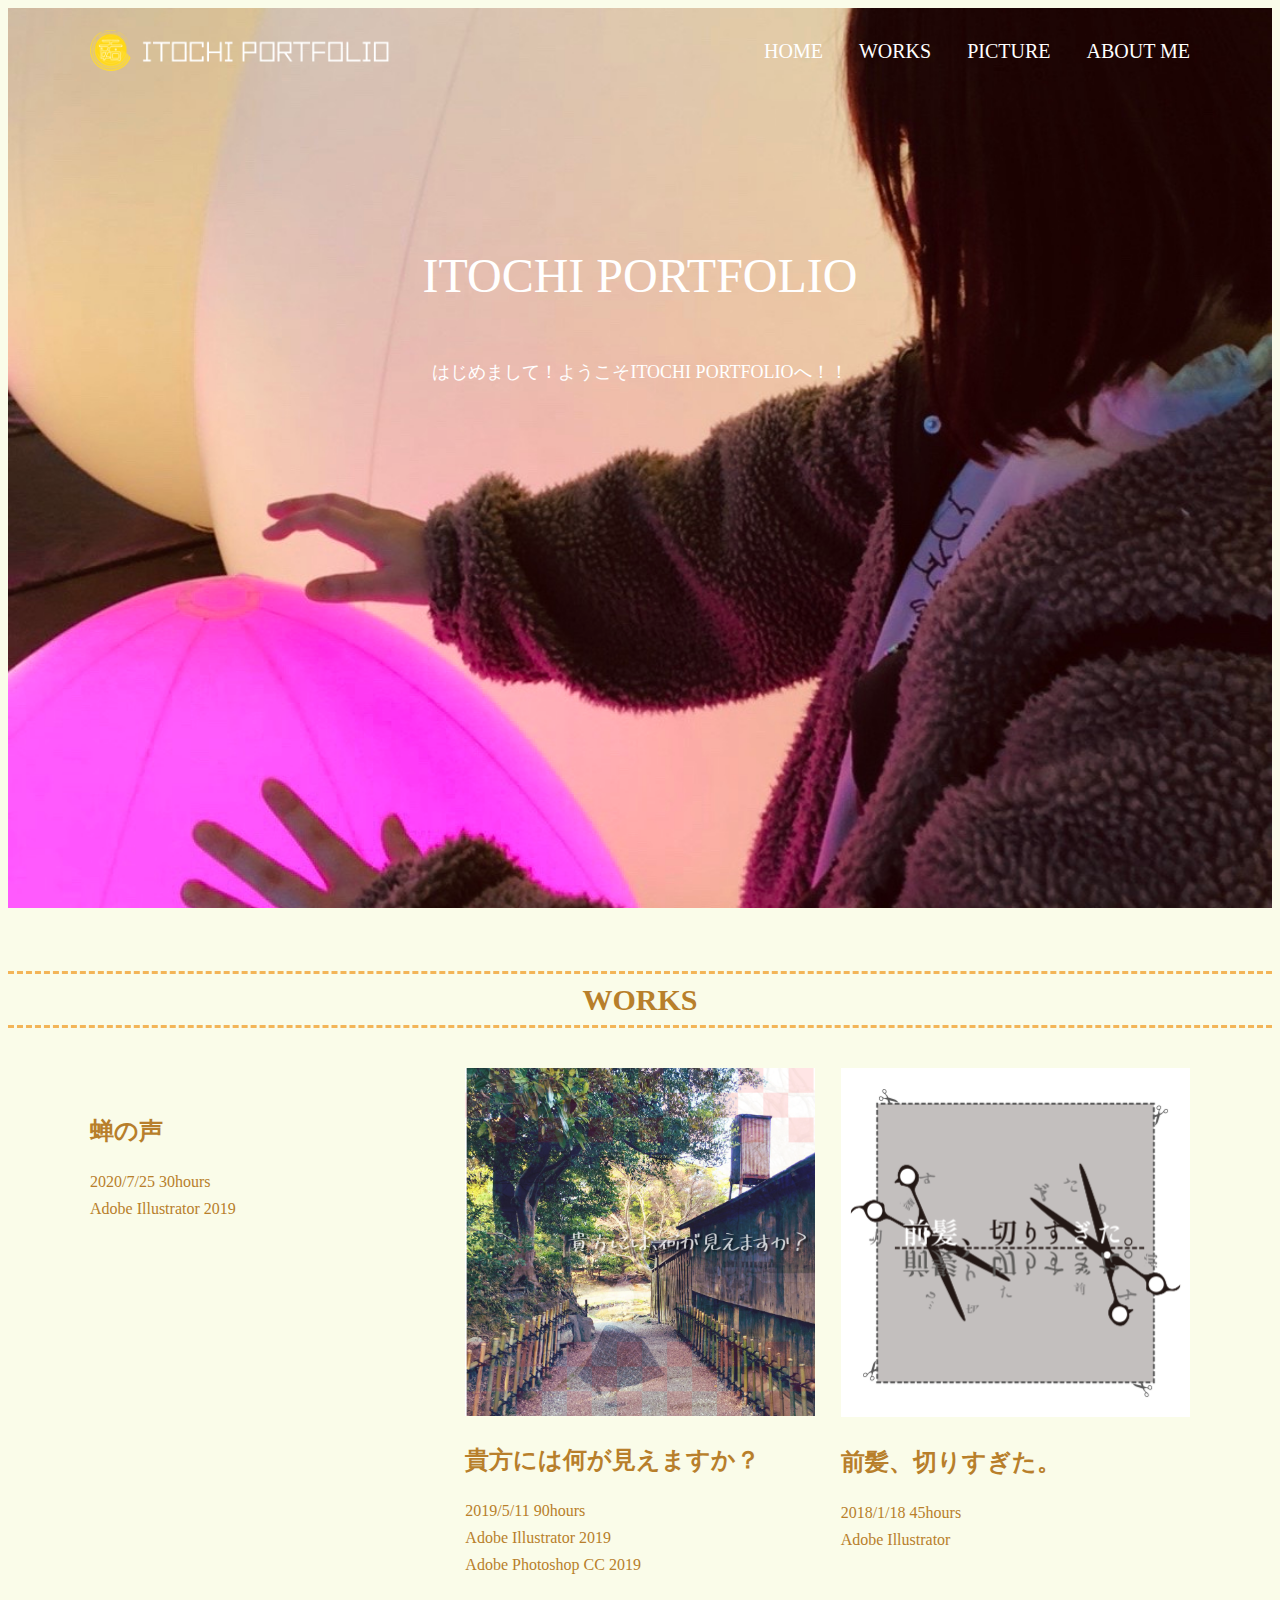
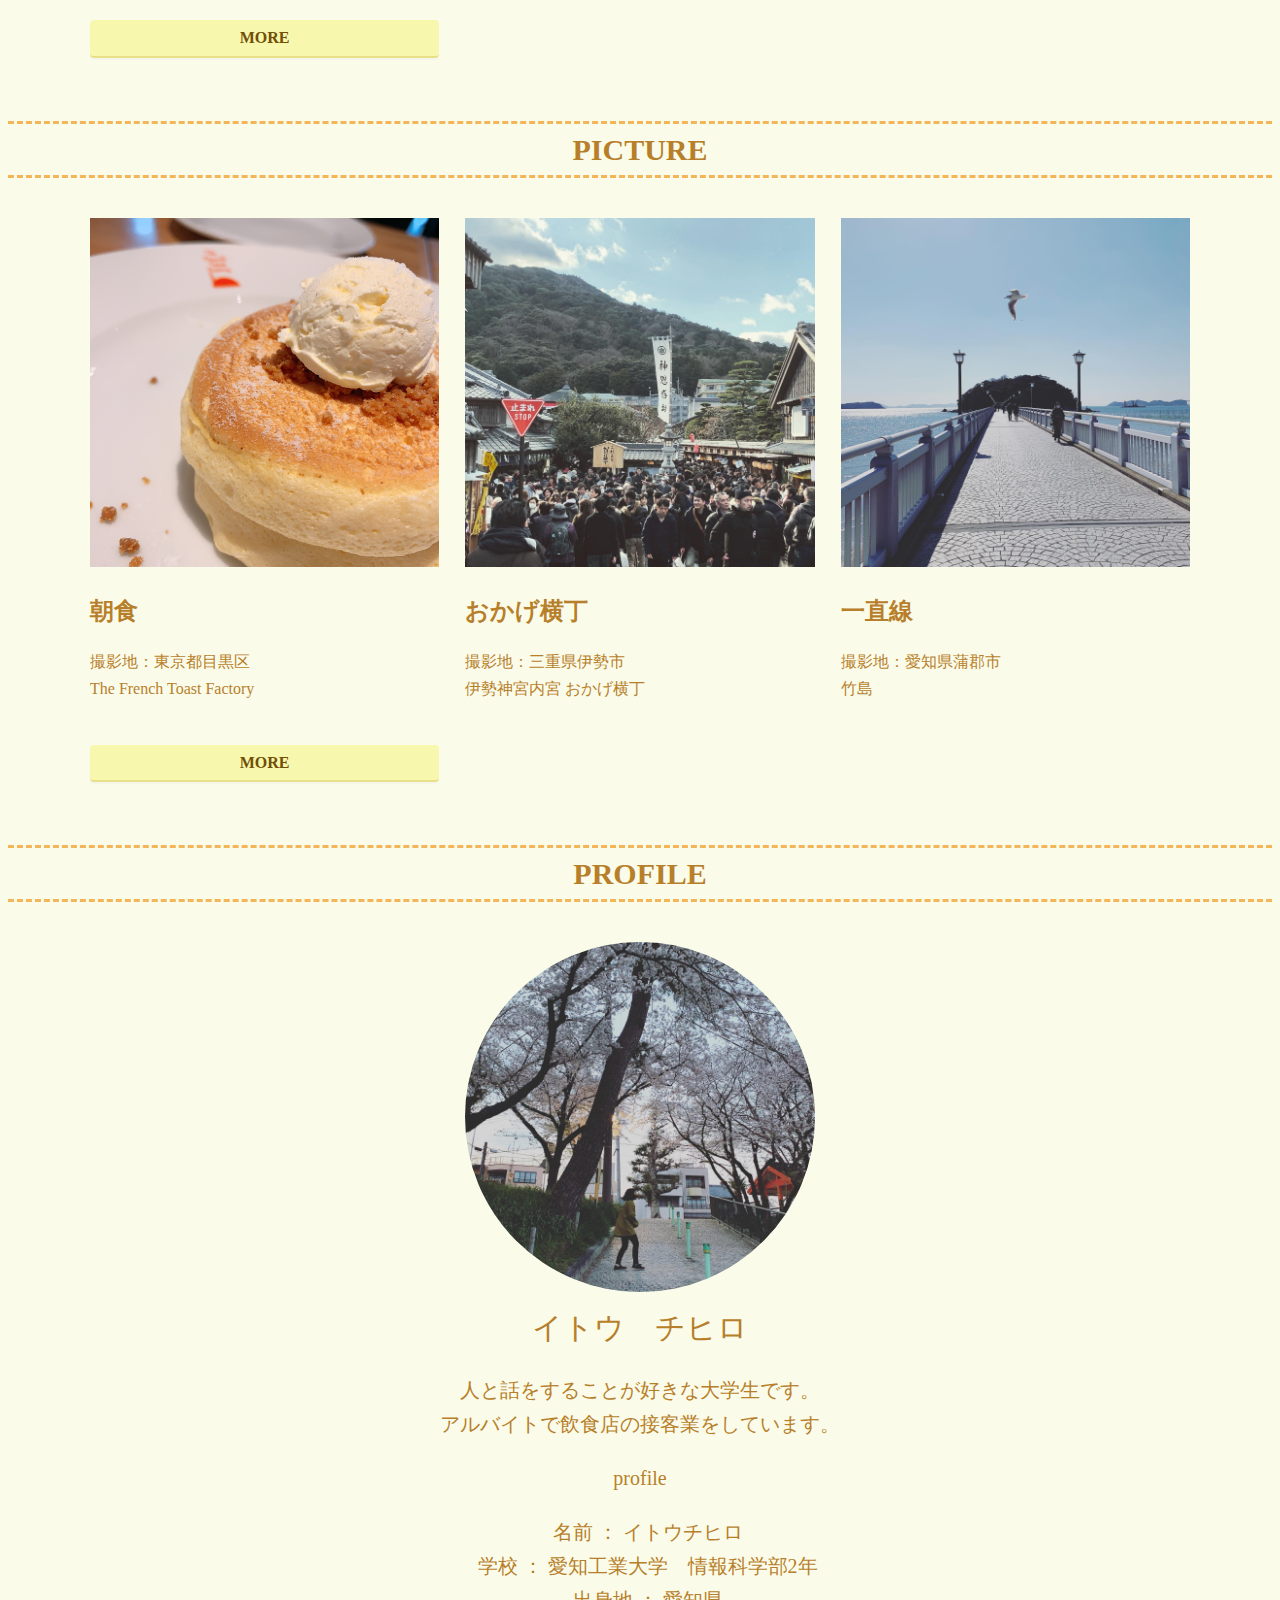
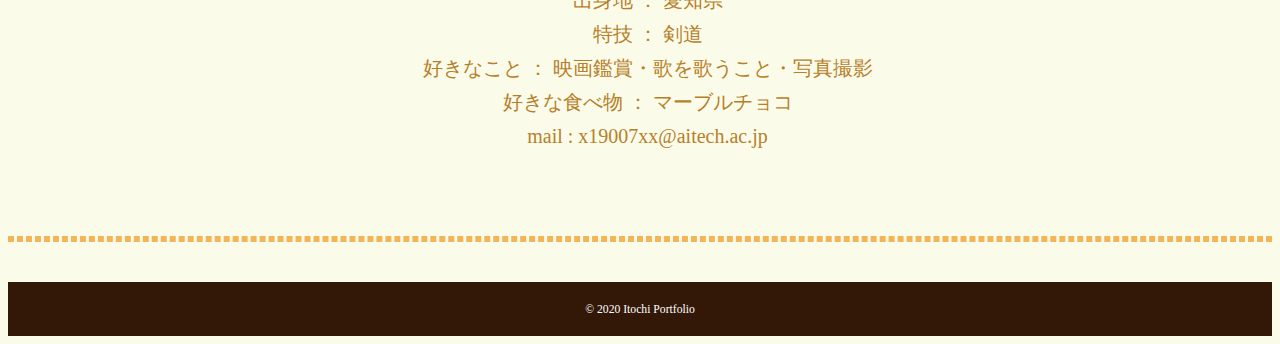
==== index.html @ ae997ef6 "ポートフォリオ" ====
<!DOCTYPE html>
<html lang="en">
<head>
    <meta charset="UTF-8">
    <meta name="viewport" content="width=device-width, initial-scale=1.0">
    <title>ITOCHI PORTFOLIO</title>
    <link href="css/style.css" rel="stylesheet">
    <link rel="icon" type="images/png" href="images/logo2.png">
</head>
<body>
    <div id="home" class="big-bg">
        <header class="page-header wrapper">
            <h1><a href="index.html"><img class="logo" src="images/logo.png" alt="ロゴマーク"></a></h1>
            <nav>
                <ul class=" main-nav">
                    <li><a href="index.html">HOME</a></li>
                    <li><a href="works.html">WORKS</a></li>
                    <li><a href="picture.html">PICTURE</a></li>
                    <li><a href="profile.html">ABOUT ME</a></li>
                </ul>
            </nav>
        </header>
        
        <div class="home-content wrapper">
            <h2 class="page-title">ITOCHI PORTFOLIO</h2>
            <p>はじめまして！ようこそITOCHI PORTFOLIOへ！！</p>
        </div>
    </div>

    <h4>WORKS</h4>
    <div class="wrapper grid">
        <div class="item">
            <img src="images/works1.png" alt="" >
            <h1>蝉の声</h1>
            <p>2020/7/25 30hours<br>Adobe Illustrator 2019</p>
        </div>
        <div class="item">
            <img src="images/works2.png" alt="" >
            <h1>貴方には何が見えますか？</h1>
            <p>2019/5/11 90hours<br>Adobe Illustrator 2019<br>Adobe Photoshop CC 2019</p>
        </div>
        <div class="item">
            <img src="images/works6.png" alt="" >
            <h1>前髪、切りすぎた。</h1>
            <p>2018/1/18 45hours<br>Adobe Illustrator</p>
        </div>
        <a class="works-button" href="works.html">MORE</a>
    </div>

    <h4>PICTURE</h4>
    <div class="wrapper grid">
        
        <div class="item">
            <img src="images/work1.jpg" alt="パンケーキ" >
            <h1>朝食</h1>
            <p>撮影地：東京都目黒区<br>The French Toast Factory</p>
        </div>
        <div class="item">
            <img src="images/work3.jpg" alt="おかげ横丁" >
            <h1>おかげ横丁</h1>
            <p>撮影地：三重県伊勢市<br>伊勢神宮内宮 おかげ横丁</p>
        </div>
        <div class="item">
            <img src="images/work8.jpg" alt="島" >
            <h1>一直線</h1>
            <p>撮影地：愛知県蒲郡市<br>竹島</p>
        </div>
        <a class="works-button" href="picture.html">MORE</a>
    </div>

    <h4>PROFILE</h4>
    <div class="profile">
        <a href="profile.html"><img src="images/profile.jpg" width="350px"></a>
        <div class="name">
            <h7>イトウ　チヒロ</h7>
            <p>人と話をすることが好きな大学生です。<br>アルバイトで飲食店の接客業をしています。</p>
        </div>
        <div class="ul-align-center">
            <h8 class="title-center">profile</h8>
            <ul>
                <li>名前 ： イトウチヒロ</li>
                <li>学校 ： 愛知工業大学　情報科学部2年</li>
                <li>出身地 ： 愛知県</li>
                <li>特技 ： 剣道</li>
                <li>好きなこと ： 映画鑑賞・歌を歌うこと・写真撮影</li>
                <li>好きな食べ物 ： マーブルチョコ</li>
                <li>mail : x19007xx@aitech.ac.jp</li>
            </ul>
        </div>
    </div>
    <h4></h4>
    <footer>
        <div class="wrapper">
            <p><small>&copy; 2020 Itochi Portfolio</small></p>
        </div>
    </footer>
    
    
</body>
</html>
---- css/style.css ----
@charset "UTF-8";

/*共通部分*/
html {
    font-size: 100%;
}

body {
    font-family: "筑紫B丸ゴシック レギュラー";
    line-height: 1.7;
    color: #fff;
    background: #fafce9;
}

a {
    text-decoration: none;
}

img {
    max-width: 100%;
}
/*ヘッダー*/
.logo {
    width: 300px;
    margin-top: 1px;
}

.main-nav {
    display: flex;
    font-size: 1.25rem;
    text-transform: uppercase;
    margin-top: 26px;
    list-style: none;
}

.main-nav li {
    margin-left: 36px;
}

.main-nav a {
    color: #fff;
}

.main-nav a:hover {
    color: yellow;
}

.page-header {
    display: flex;
    justify-content: space-between;
}

.wrapper {
    max-width: 1100px;
    margin: 0 auto;
    padding: 0 4%;
}

/*フッター*/
footer {
    background: rgb(51, 24, 7);
    text-align: center;
    padding: 1px 0;
}

footer p {
    color: #fff;
    font-size: 0.875rem;
}

/*ホーム*/
.home-content {
    text-align: center;
    margin-top: 10%;
}

.home-content p {
    font-size: 1.125rem;
    margin: 10px 0 42px;
}
/*ホーム見出し*/
.page-title {
    font-size: 3rem;
    font-family: "筑紫B丸ゴシック レギュラー";
    text-transform: uppercase;
    font-weight: normal;
}

/*ホーム背景画像*/
.big-bg {
    background-size: cover;
    background-position: center top;
    background-repeat: no-repeat;
}

#home {
    background-image: url(../images/main-bg.jpg);
    min-height: 100vh;
    margin-bottom: 40px;
}

#home .page-title {
    text-transform: none;
    
}

.grid {
    display: grid;
    gap: 26px;
    grid-template-columns: repeat(3, minmax(250px, 1fr));
    margin-top: 1%;
    margin-bottom: 50px;
    color: #b87f2b;
}
.grid h1 {
    font-size: 24px;
}

h4 {
    text-align: center;
    margin-top: 5%;
    font-size: 30px;
    color:  #b87f2b;
    border-top: dashed 3px #f3b558;
    border-bottom: dashed 3px #f3b558;
}

.works-button {
   position: relative;
   display: inset-block;
   padding: 0.25em 0.5em;
   text-decoration: none;
   color: rgb(112, 79, 6);
   background: rgb(248, 247, 174);
   border-bottom: solid 2px #e9df89;
   border-radius: 4px;
   box-shadow: 0px 2px 0 rgba(225, 225, 225, 0.2);
   font-weight: bold;
   text-align: center;
}

.works-button:active {
    border-bottom: solid 2px #89dee9;
    box-shadow: 0px 2px 2px rgba(0, 0, 0, 0.5);
}

.profile{
    color: #b87f2b;
    font-size: 1.25rem;
    text-align: center;
}
.profile img{
    border-radius: 50%;
    width: 350px;
}

.txt-center {
    text-align: center;
}

ul {
    list-style: none;
    padding-left: 15px;
}

.ul-align-center {
    display: flex;
    align-items: center;
    flex-direction: column;
}

.name h7{
    text-align: center;
    font-size: 30px;
}
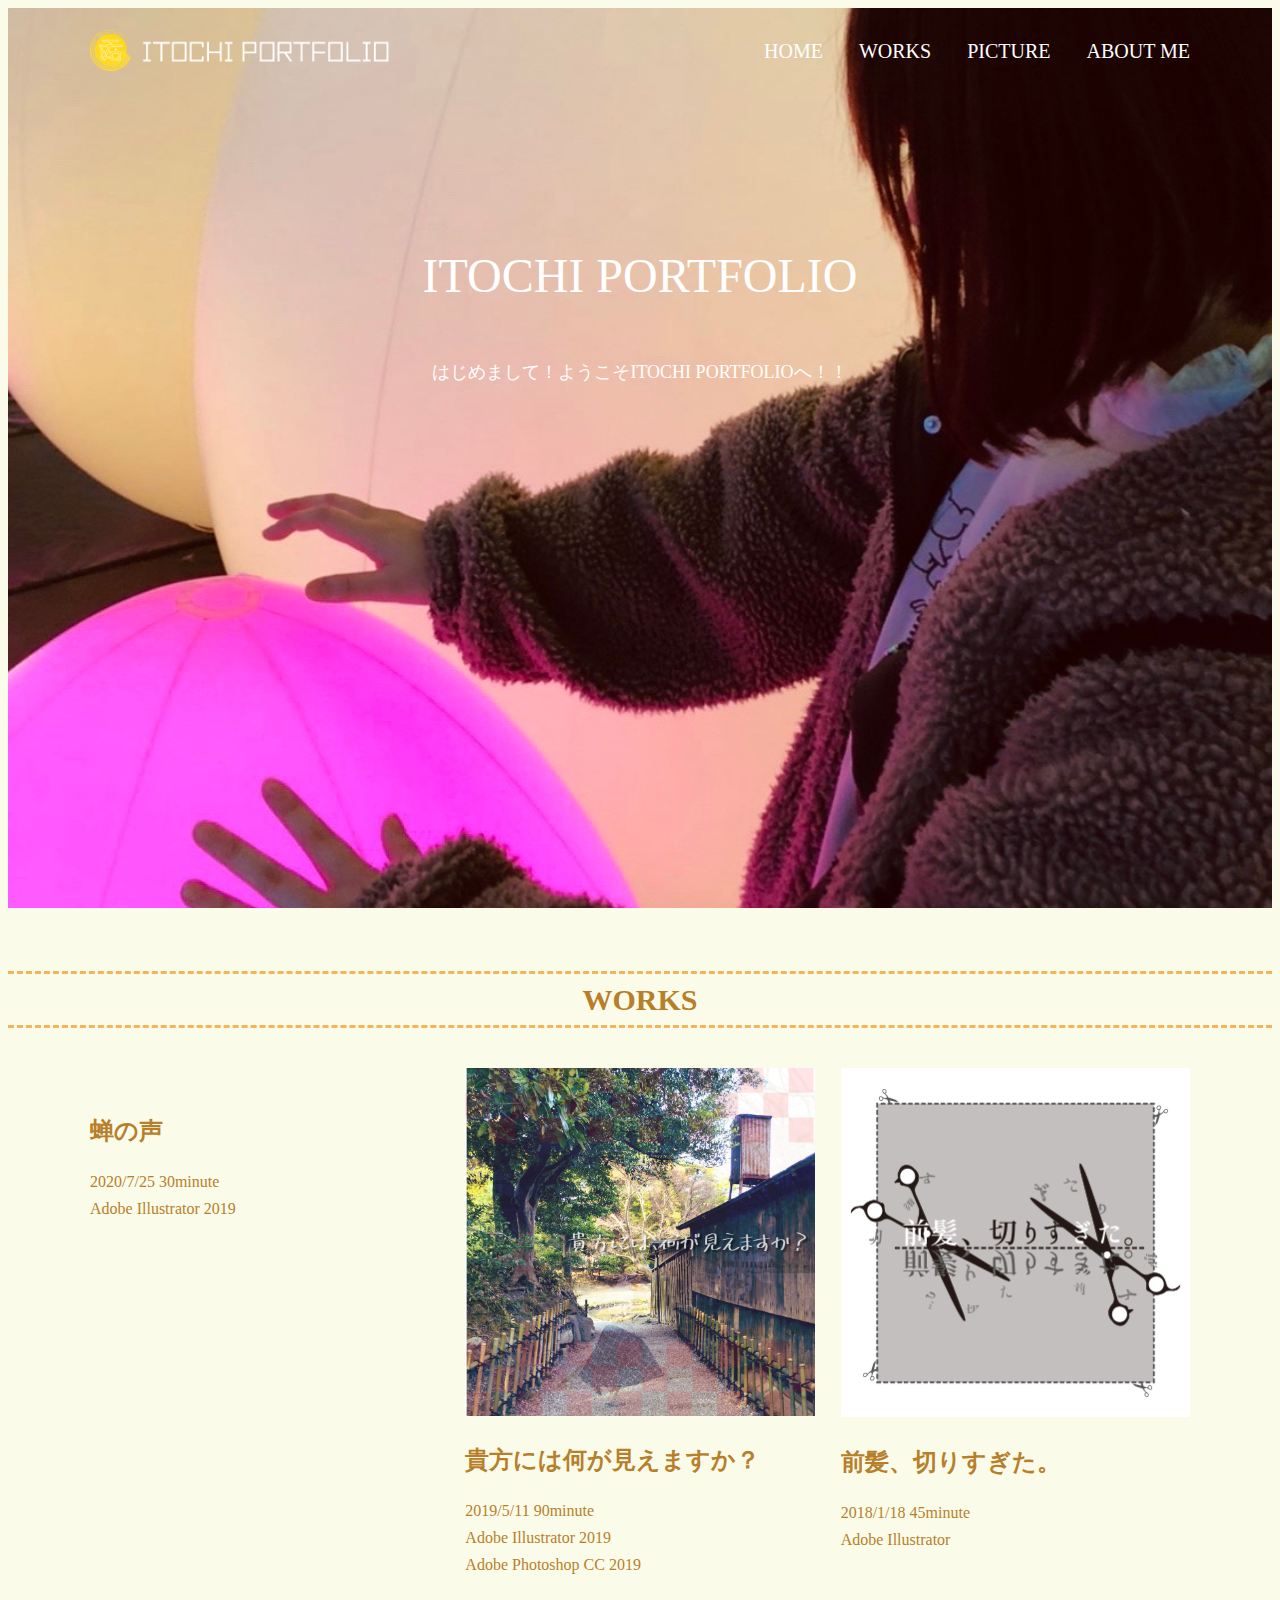
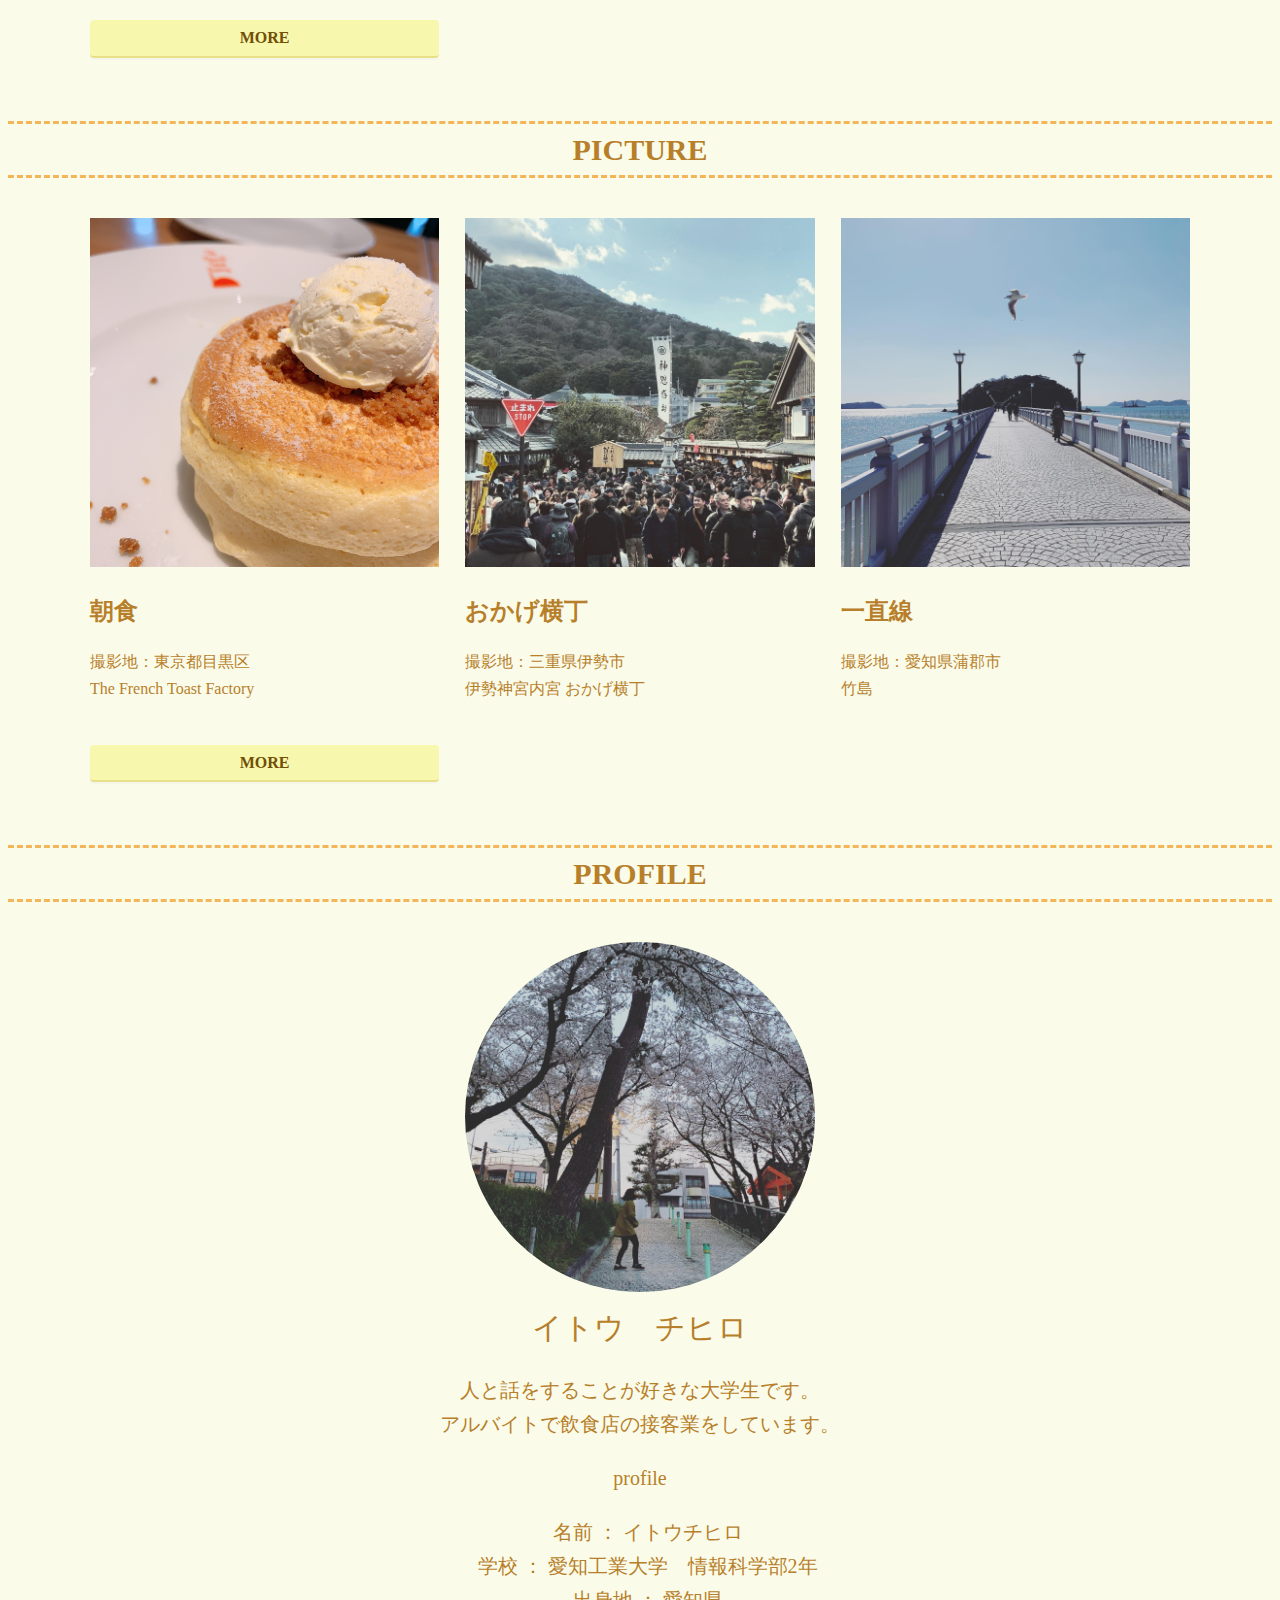
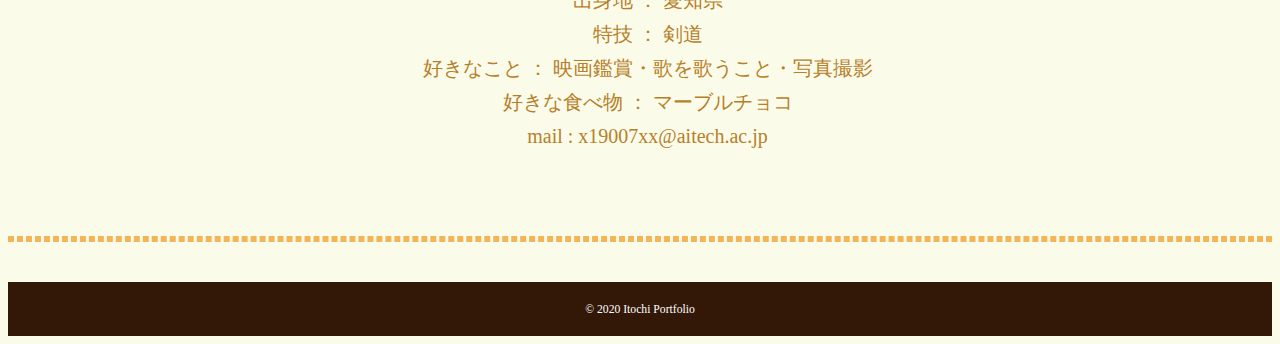
==== commit baf8f54f: "hours→minute" ====
--- a/index.html
+++ b/index.html
@@ -32,17 +32,17 @@
         <div class="item">
             <img src="images/works1.png" alt="" >
             <h1>蝉の声</h1>
-            <p>2020/7/25 30hours<br>Adobe Illustrator 2019</p>
+            <p>2020/7/25 30minute<br>Adobe Illustrator 2019</p>
         </div>
         <div class="item">
             <img src="images/works2.png" alt="" >
             <h1>貴方には何が見えますか？</h1>
-            <p>2019/5/11 90hours<br>Adobe Illustrator 2019<br>Adobe Photoshop CC 2019</p>
+            <p>2019/5/11 90minute<br>Adobe Illustrator 2019<br>Adobe Photoshop CC 2019</p>
         </div>
         <div class="item">
             <img src="images/works6.png" alt="" >
             <h1>前髪、切りすぎた。</h1>
-            <p>2018/1/18 45hours<br>Adobe Illustrator</p>
+            <p>2018/1/18 45minute<br>Adobe Illustrator</p>
         </div>
         <a class="works-button" href="works.html">MORE</a>
     </div>
